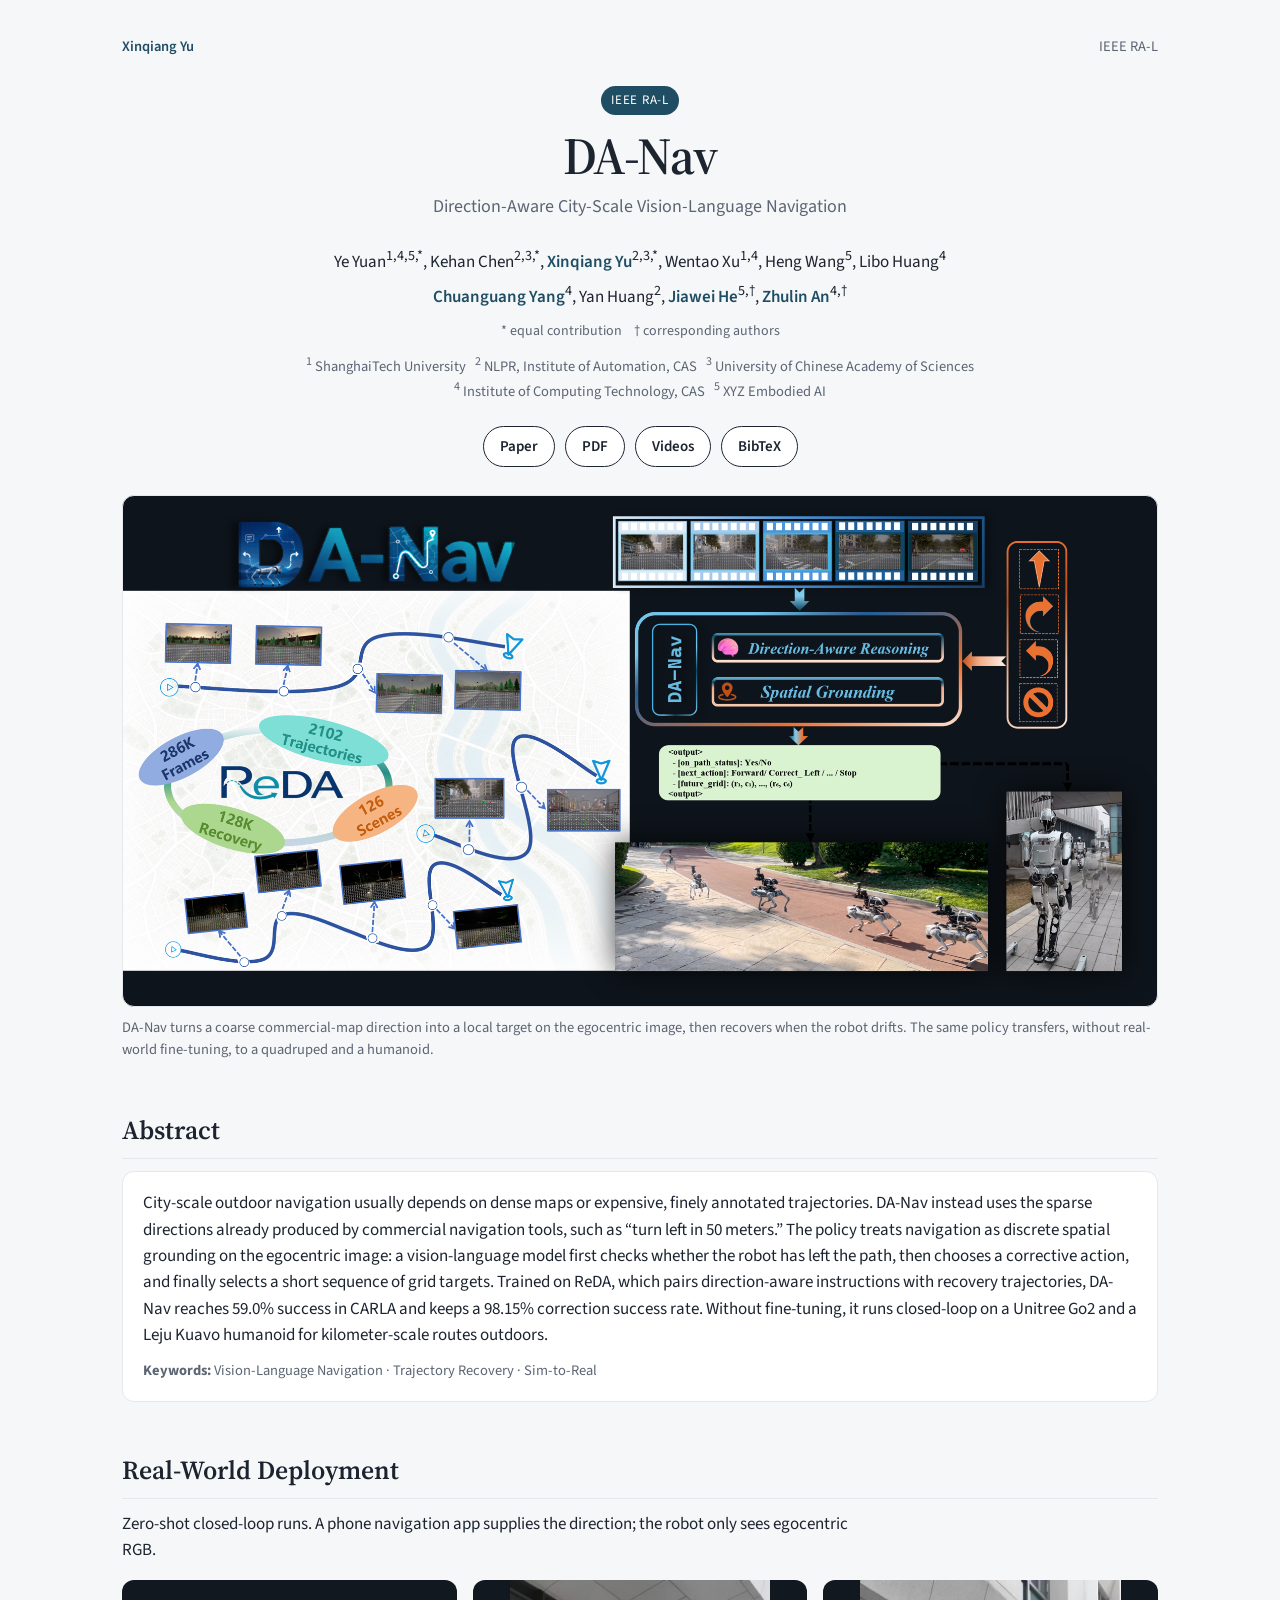
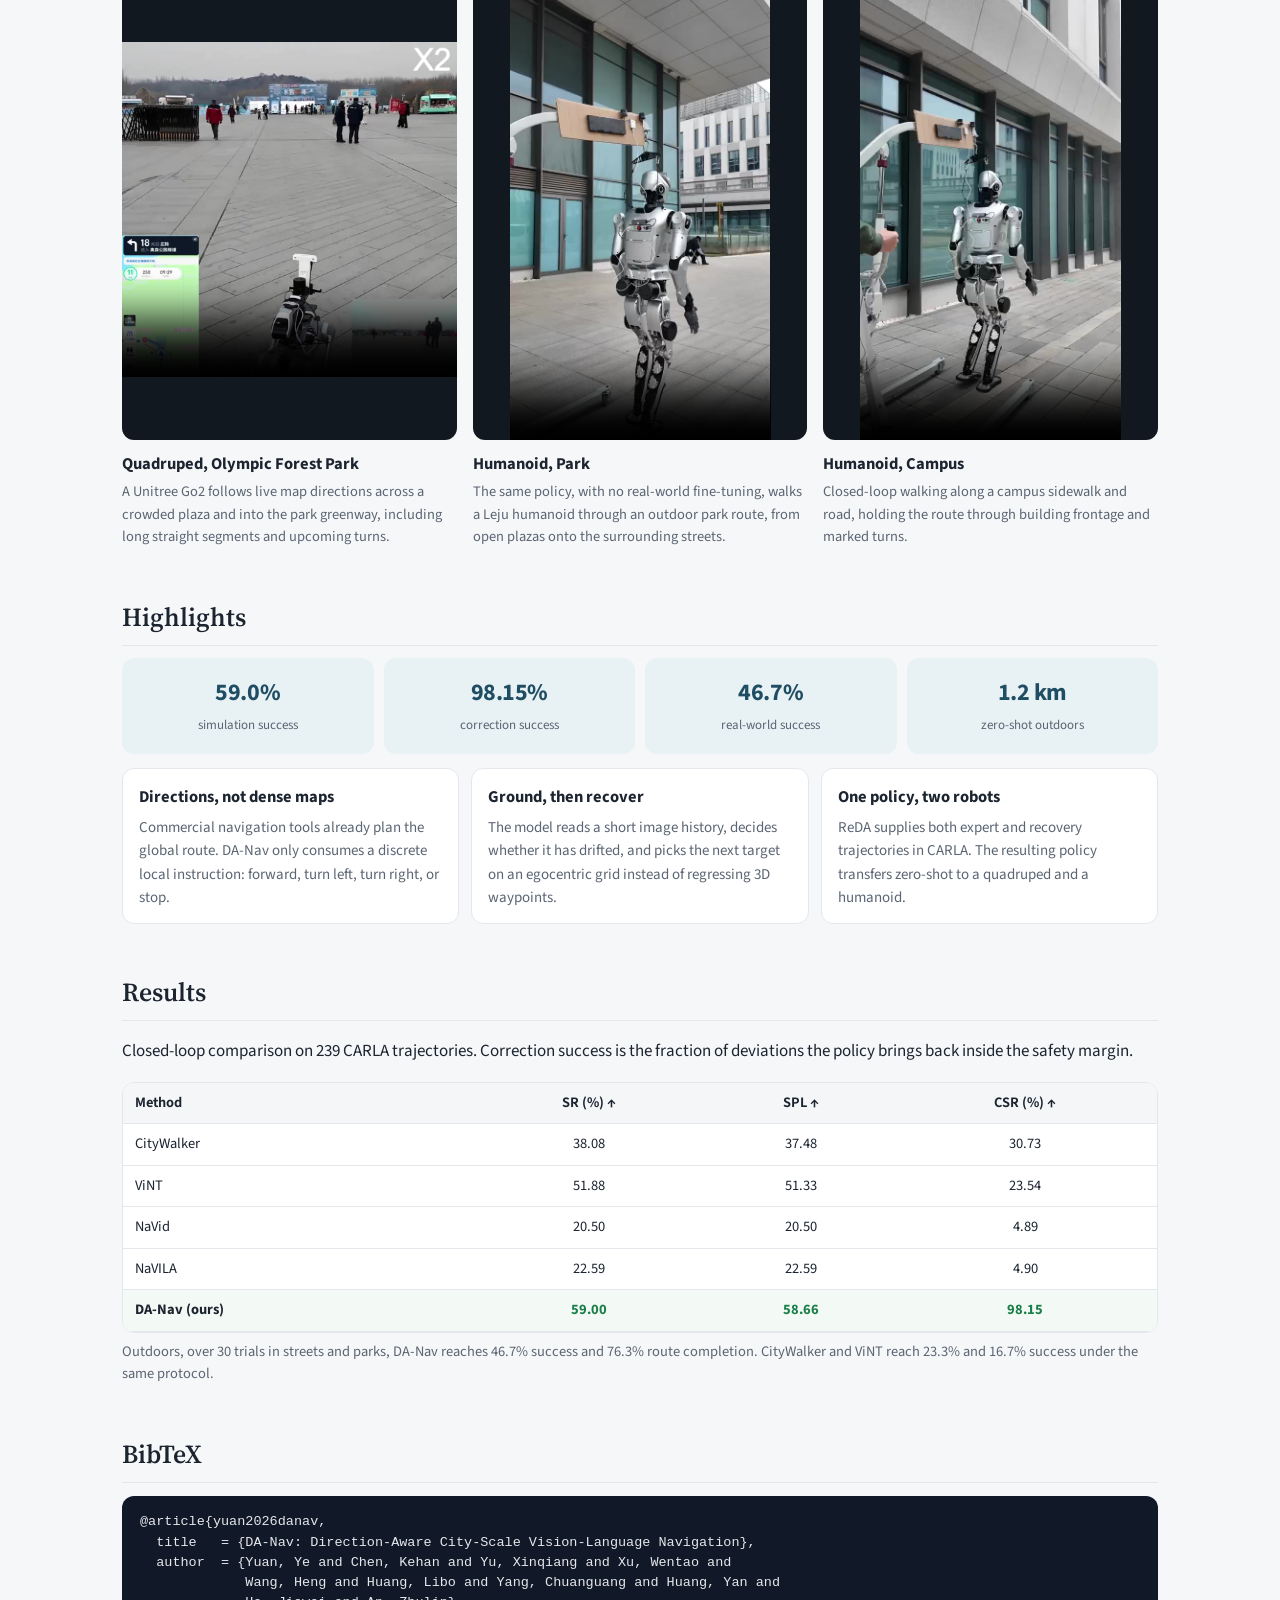
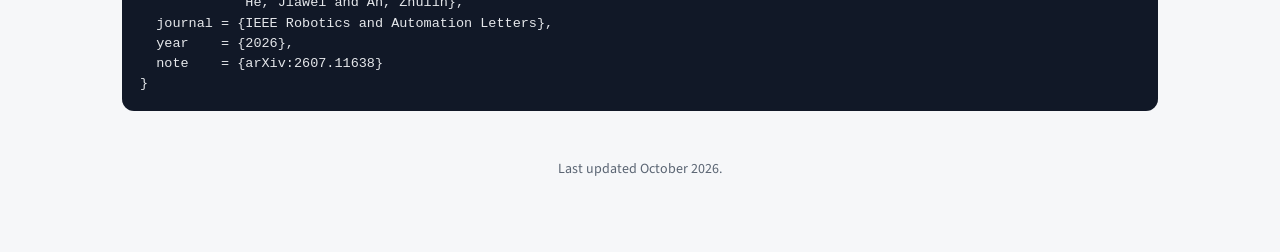
==== DA-Nav/index.html @ 37433a84 "Add a DA-Nav project page and link it from the paper list." ====
<!DOCTYPE html>
<html lang="en">
<head>
  <meta charset="utf-8">
  <meta name="viewport" content="width=device-width, initial-scale=1">
  <title>DA-Nav: Direction-Aware City-Scale Vision-Language Navigation</title>
  <meta name="description" content="DA-Nav grounds coarse directions from commercial maps into image-plane targets, and recovers from trajectory drift for kilometer-scale outdoor navigation.">
  <meta property="og:title" content="DA-Nav">
  <meta property="og:description" content="Direction-aware city-scale vision-language navigation, zero-shot on quadruped and humanoid robots.">
  <meta property="og:image" content="assets/teaser.png">
  <link rel="icon" href="assets/teaser.png">
  <link rel="preconnect" href="https://fonts.googleapis.com">
  <link rel="preconnect" href="https://fonts.gstatic.com" crossorigin>
  <link href="https://fonts.googleapis.com/css2?family=Source+Sans+3:wght@400;600;700&family=Source+Serif+4:opsz,wght@8..60,560;8..60,650&display=swap" rel="stylesheet">
  <link rel="stylesheet" href="style.css?v=1">
</head>
<body>
  <main class="wrap">
    <nav class="topnav">
      <a href="https://xinqiangyu.github.io/">Xinqiang Yu</a>
      <span>IEEE RA-L</span>
    </nav>

    <header>
      <div class="badge">IEEE RA-L</div>
      <h1 class="title">DA-Nav</h1>
      <p class="subtitle">Direction-Aware City-Scale Vision-Language Navigation</p>
      <div class="authors">
        <div class="author-line">
          Ye Yuan<sup>1,4,5,*</sup>,
          Kehan Chen<sup>2,3,*</sup>,
          <a href="https://xinqiangyu.github.io">Xinqiang Yu</a><sup>2,3,*</sup>,
          Wentao Xu<sup>1,4</sup>,
          Heng Wang<sup>5</sup>,
          Libo Huang<sup>4</sup>
        </div>
        <div class="author-line">
          <a href="https://winycg.github.io">Chuanguang Yang</a><sup>4</sup>,
          Yan Huang<sup>2</sup>,
          <a href="https://jiaweihe.com">Jiawei He</a><sup>5,&dagger;</sup>,
          <a href="https://oldoc.github.io">Zhulin An</a><sup>4,&dagger;</sup>
        </div>
      </div>
      <p class="equal">* equal contribution &nbsp;&nbsp; &dagger; corresponding authors</p>
      <p class="affils">
        <sup>1</sup> ShanghaiTech University &nbsp;
        <sup>2</sup> NLPR, Institute of Automation, CAS &nbsp;
        <sup>3</sup> University of Chinese Academy of Sciences<br>
        <sup>4</sup> Institute of Computing Technology, CAS &nbsp;
        <sup>5</sup> XYZ Embodied AI
      </p>
      <div class="links">
        <a class="btn" href="https://arxiv.org/pdf/2607.11638" target="_blank" rel="noopener">Paper</a>
        <a class="btn" href="DA-Nav.pdf">PDF</a>
        <a class="btn" href="#videos">Videos</a>
        <a class="btn" href="#bibtex">BibTeX</a>
      </div>
    </header>

    <img class="teaser" src="assets/teaser.png" alt="DA-Nav overview: ReDA data, direction-aware reasoning, and real-world quadruped and humanoid deployment">
    <p class="caption">
      DA-Nav turns a coarse commercial-map direction into a local target on the egocentric image, then recovers when the robot drifts. The same policy transfers, without real-world fine-tuning, to a quadruped and a humanoid.
    </p>

    <section>
      <h2>Abstract</h2>
      <div class="abstract">
        City-scale outdoor navigation usually depends on dense maps or expensive, finely annotated trajectories. DA-Nav instead uses the sparse directions already produced by commercial navigation tools, such as “turn left in 50 meters.” The policy treats navigation as discrete spatial grounding on the egocentric image: a vision-language model first checks whether the robot has left the path, then chooses a corrective action, and finally selects a short sequence of grid targets. Trained on ReDA, which pairs direction-aware instructions with recovery trajectories, DA-Nav reaches 59.0% success in CARLA and keeps a 98.15% correction success rate. Without fine-tuning, it runs closed-loop on a Unitree Go2 and a Leju Kuavo humanoid for kilometer-scale routes outdoors.
        <div class="kws"><b>Keywords:</b> Vision-Language Navigation &middot; Trajectory Recovery &middot; Sim-to-Real</div>
      </div>
    </section>

    <section id="videos">
      <h2>Real-World Deployment</h2>
      <p class="lead">Zero-shot closed-loop runs. A phone navigation app supplies the direction; the robot only sees egocentric RGB.</p>
      <div class="videos">
        <article class="video-card">
          <div class="stage">
            <video controls preload="metadata" playsinline poster="assets/poster-quadruped.jpg">
              <source src="videos/quadruped-park.mp4" type="video/mp4">
            </video>
          </div>
          <h3>Quadruped, Olympic Forest Park</h3>
          <p>A Unitree Go2 follows live map directions across a crowded plaza and into the park greenway, including long straight segments and upcoming turns.</p>
        </article>
        <article class="video-card">
          <div class="stage">
            <video controls preload="metadata" playsinline poster="assets/poster-humanoid-park.jpg">
              <source src="videos/humanoid-park.mp4" type="video/mp4">
            </video>
          </div>
          <h3>Humanoid, Park</h3>
          <p>The same policy, with no real-world fine-tuning, walks a Leju humanoid through an outdoor park route, from open plazas onto the surrounding streets.</p>
        </article>
        <article class="video-card">
          <div class="stage">
            <video controls preload="metadata" playsinline poster="assets/poster-humanoid-campus.jpg">
              <source src="videos/humanoid-campus.mp4" type="video/mp4">
            </video>
          </div>
          <h3>Humanoid, Campus</h3>
          <p>Closed-loop walking along a campus sidewalk and road, holding the route through building frontage and marked turns.</p>
        </article>
      </div>
    </section>

    <section>
      <h2>Highlights</h2>
      <div class="stats">
        <div class="stat"><b>59.0%</b><span>simulation success</span></div>
        <div class="stat"><b>98.15%</b><span>correction success</span></div>
        <div class="stat"><b>46.7%</b><span>real-world success</span></div>
        <div class="stat"><b>1.2 km</b><span>zero-shot outdoors</span></div>
      </div>
      <div class="grid">
        <div class="card">
          <h3>Directions, not dense maps</h3>
          <p>Commercial navigation tools already plan the global route. DA-Nav only consumes a discrete local instruction: forward, turn left, turn right, or stop.</p>
        </div>
        <div class="card">
          <h3>Ground, then recover</h3>
          <p>The model reads a short image history, decides whether it has drifted, and picks the next target on an egocentric grid instead of regressing 3D waypoints.</p>
        </div>
        <div class="card">
          <h3>One policy, two robots</h3>
          <p>ReDA supplies both expert and recovery trajectories in CARLA. The resulting policy transfers zero-shot to a quadruped and a humanoid.</p>
        </div>
      </div>
    </section>

    <section>
      <h2>Results</h2>
      <p>Closed-loop comparison on 239 CARLA trajectories. Correction success is the fraction of deviations the policy brings back inside the safety margin.</p>
      <div class="table-wrap">
        <table>
          <thead>
            <tr>
              <th>Method</th>
              <th>SR (%) &uparrow;</th>
              <th>SPL &uparrow;</th>
              <th>CSR (%) &uparrow;</th>
            </tr>
          </thead>
          <tbody>
            <tr><td>CityWalker</td><td>38.08</td><td>37.48</td><td>30.73</td></tr>
            <tr><td>ViNT</td><td>51.88</td><td>51.33</td><td>23.54</td></tr>
            <tr><td>NaVid</td><td>20.50</td><td>20.50</td><td>4.89</td></tr>
            <tr><td>NaVILA</td><td>22.59</td><td>22.59</td><td>4.90</td></tr>
            <tr class="ours"><td>DA-Nav (ours)</td><td class="best">59.00</td><td class="best">58.66</td><td class="best">98.15</td></tr>
          </tbody>
        </table>
      </div>
      <p class="note">Outdoors, over 30 trials in streets and parks, DA-Nav reaches 46.7% success and 76.3% route completion. CityWalker and ViNT reach 23.3% and 16.7% success under the same protocol.</p>
    </section>

    <section id="bibtex">
      <h2>BibTeX</h2>
      <pre>@article{yuan2026danav,
  title   = {DA-Nav: Direction-Aware City-Scale Vision-Language Navigation},
  author  = {Yuan, Ye and Chen, Kehan and Yu, Xinqiang and Xu, Wentao and
             Wang, Heng and Huang, Libo and Yang, Chuanguang and Huang, Yan and
             He, Jiawei and An, Zhulin},
  journal = {IEEE Robotics and Automation Letters},
  year    = {2026},
  note    = {arXiv:2607.11638}
}</pre>
    </section>

    <footer>Last updated October 2026.</footer>
  </main>
</body>
</html>
---- DA-Nav/style.css ----
:root {
  --ink: #1c2430;
  --muted: #5b6573;
  --line: #e4e7ec;
  --paper: #f6f7f9;
  --card: #ffffff;
  --accent: #1f4d63;
  --accent-soft: #e8f1f4;
  --good: #1b7f4a;
  --stage: #12181f;
}

* { box-sizing: border-box; }

html, body {
  margin: 0;
  padding: 0;
  background: var(--paper);
  color: var(--ink);
  font-family: "Source Sans 3", "Helvetica Neue", Helvetica, Arial, sans-serif;
  font-size: 17px;
  line-height: 1.55;
}

a { color: var(--accent); text-decoration: none; }
a:hover { text-decoration: underline; }

.wrap {
  max-width: 1080px;
  margin: 0 auto;
  padding: 36px 22px 72px;
}

.topnav {
  display: flex;
  justify-content: space-between;
  align-items: center;
  margin-bottom: 28px;
  font-size: 14.5px;
  color: var(--muted);
}

.topnav a { font-weight: 600; }

header { text-align: center; }

.badge {
  display: inline-block;
  background: var(--accent);
  color: #fff;
  font-size: 13px;
  letter-spacing: 0.06em;
  text-transform: uppercase;
  padding: 4px 10px;
  border-radius: 999px;
  margin-bottom: 14px;
}

h1.title {
  font-family: "Source Serif 4", Georgia, "Times New Roman", serif;
  font-weight: 600;
  font-size: clamp(34px, 5vw, 52px);
  line-height: 1.05;
  letter-spacing: -0.02em;
  margin: 0 0 10px;
}

.subtitle {
  color: var(--muted);
  font-size: 18px;
  margin: 0 auto 22px;
  max-width: 720px;
}

.authors { margin: 0 0 8px; line-height: 1.85; }
.authors .author-line { display: block; }
.authors a { font-weight: 600; }
.equal { color: var(--muted); font-size: 14px; margin: 0; }

.affils {
  color: var(--muted);
  font-size: 14.5px;
  margin: 10px auto 22px;
  max-width: 760px;
}

.links {
  display: flex;
  flex-wrap: wrap;
  justify-content: center;
  gap: 10px;
  margin: 8px 0 28px;
}

.btn {
  display: inline-flex;
  align-items: center;
  border: 1px solid var(--ink);
  color: var(--ink);
  background: #fff;
  border-radius: 999px;
  padding: 8px 16px;
  font-weight: 600;
  font-size: 15px;
}

.btn:hover {
  background: var(--ink);
  color: #fff;
  text-decoration: none;
}

.teaser {
  width: 100%;
  border: 1px solid var(--line);
  border-radius: 12px;
  background: #0e141b;
  display: block;
}

.caption {
  color: var(--muted);
  font-size: 14.5px;
  margin: 10px 0 0;
}

section { margin-top: 48px; }

h2 {
  font-family: "Source Serif 4", Georgia, serif;
  font-size: 26px;
  font-weight: 600;
  margin: 0 0 12px;
  padding-bottom: 8px;
  border-bottom: 1px solid var(--line);
}

.lead {
  margin: 0 0 16px;
  max-width: 760px;
}

.abstract {
  background: #fff;
  border: 1px solid var(--line);
  border-radius: 12px;
  padding: 18px 20px;
}

.kws { margin-top: 12px; color: var(--muted); font-size: 14.5px; }

.videos {
  display: grid;
  grid-template-columns: repeat(3, minmax(0, 1fr));
  gap: 16px;
  align-items: start;
}

.video-card h3 {
  margin: 12px 0 4px;
  font-size: 16.5px;
}

.video-card p {
  margin: 0;
  color: var(--muted);
  font-size: 14.5px;
}

.stage {
  height: 460px;
  background: var(--stage);
  border-radius: 12px;
  display: flex;
  align-items: center;
  justify-content: center;
  overflow: hidden;
}

.stage video {
  max-width: 100%;
  max-height: 100%;
  background: var(--stage);
}

.stats {
  display: grid;
  grid-template-columns: repeat(4, minmax(0, 1fr));
  gap: 10px;
  margin: 0 0 14px;
}

.stat {
  background: var(--accent-soft);
  border-radius: 12px;
  padding: 16px 10px;
  text-align: center;
}

.stat b {
  display: block;
  font-size: 24px;
  color: var(--accent);
  letter-spacing: -0.02em;
}

.stat span { color: var(--muted); font-size: 13px; }

.grid {
  display: grid;
  grid-template-columns: repeat(3, minmax(0, 1fr));
  gap: 12px;
}

.card {
  background: #fff;
  border: 1px solid var(--line);
  border-radius: 12px;
  padding: 16px 16px 14px;
}

.card h3 { margin: 0 0 6px; font-size: 16.5px; }
.card p { margin: 0; color: var(--muted); font-size: 15px; }

.table-wrap {
  overflow-x: auto;
  border: 1px solid var(--line);
  border-radius: 12px;
  background: #fff;
  margin-top: 12px;
}

table {
  width: 100%;
  border-collapse: collapse;
  font-size: 14.5px;
}

th, td {
  padding: 9px 12px;
  border-bottom: 1px solid var(--line);
  text-align: center;
}

th { background: #f4f6f8; font-weight: 650; }
td:first-child, th:first-child { text-align: left; }
tr.ours td { font-weight: 700; background: #f3faf6; }
.best { color: var(--good); }
.note { color: var(--muted); font-size: 14.5px; margin: 8px 0 0; }

pre {
  background: #111827;
  color: #e5e7eb;
  border-radius: 12px;
  padding: 16px 18px;
  overflow-x: auto;
  font-size: 13.5px;
  line-height: 1.5;
}

footer {
  margin-top: 48px;
  color: var(--muted);
  font-size: 14px;
  text-align: center;
}

@media (max-width: 860px) {
  .videos, .grid { grid-template-columns: 1fr; }
  .stage { height: auto; }
  .stage video { width: 100%; max-height: 70vh; }
  .stats { grid-template-columns: 1fr 1fr; }
}
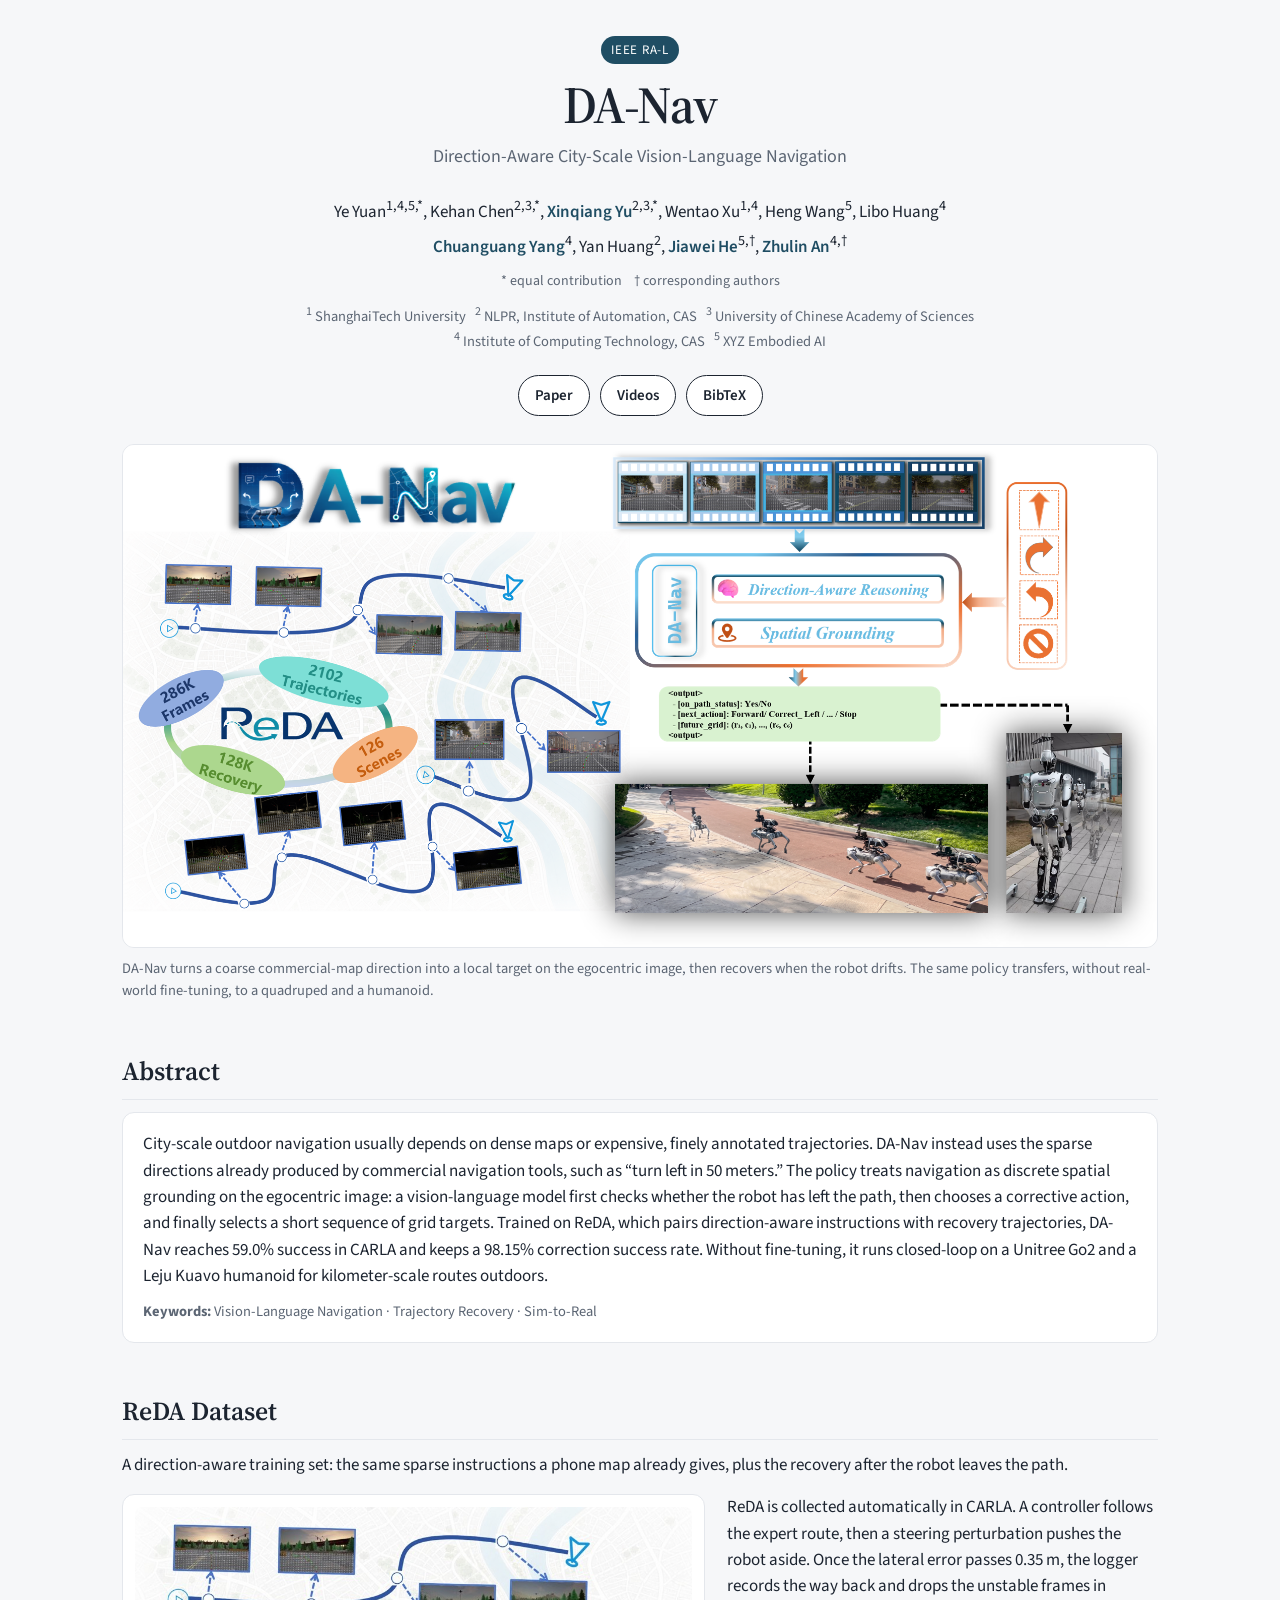
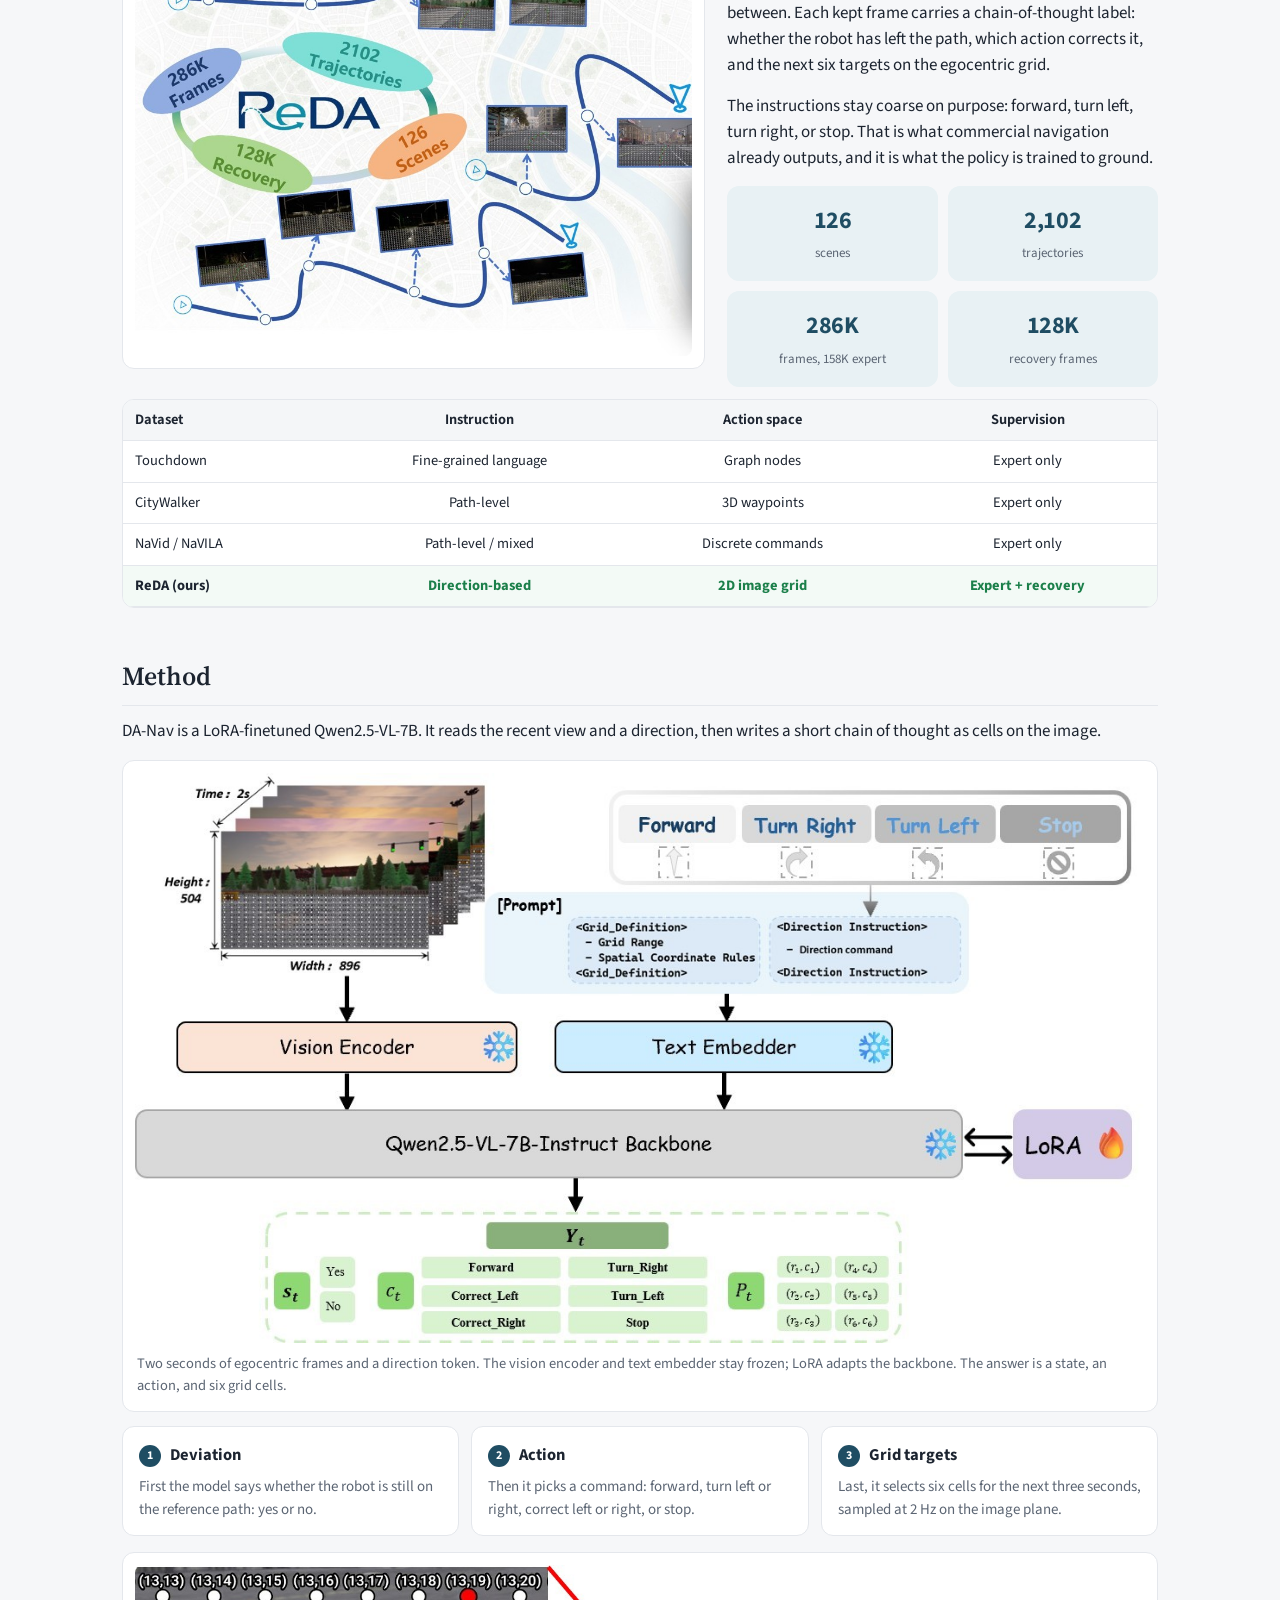
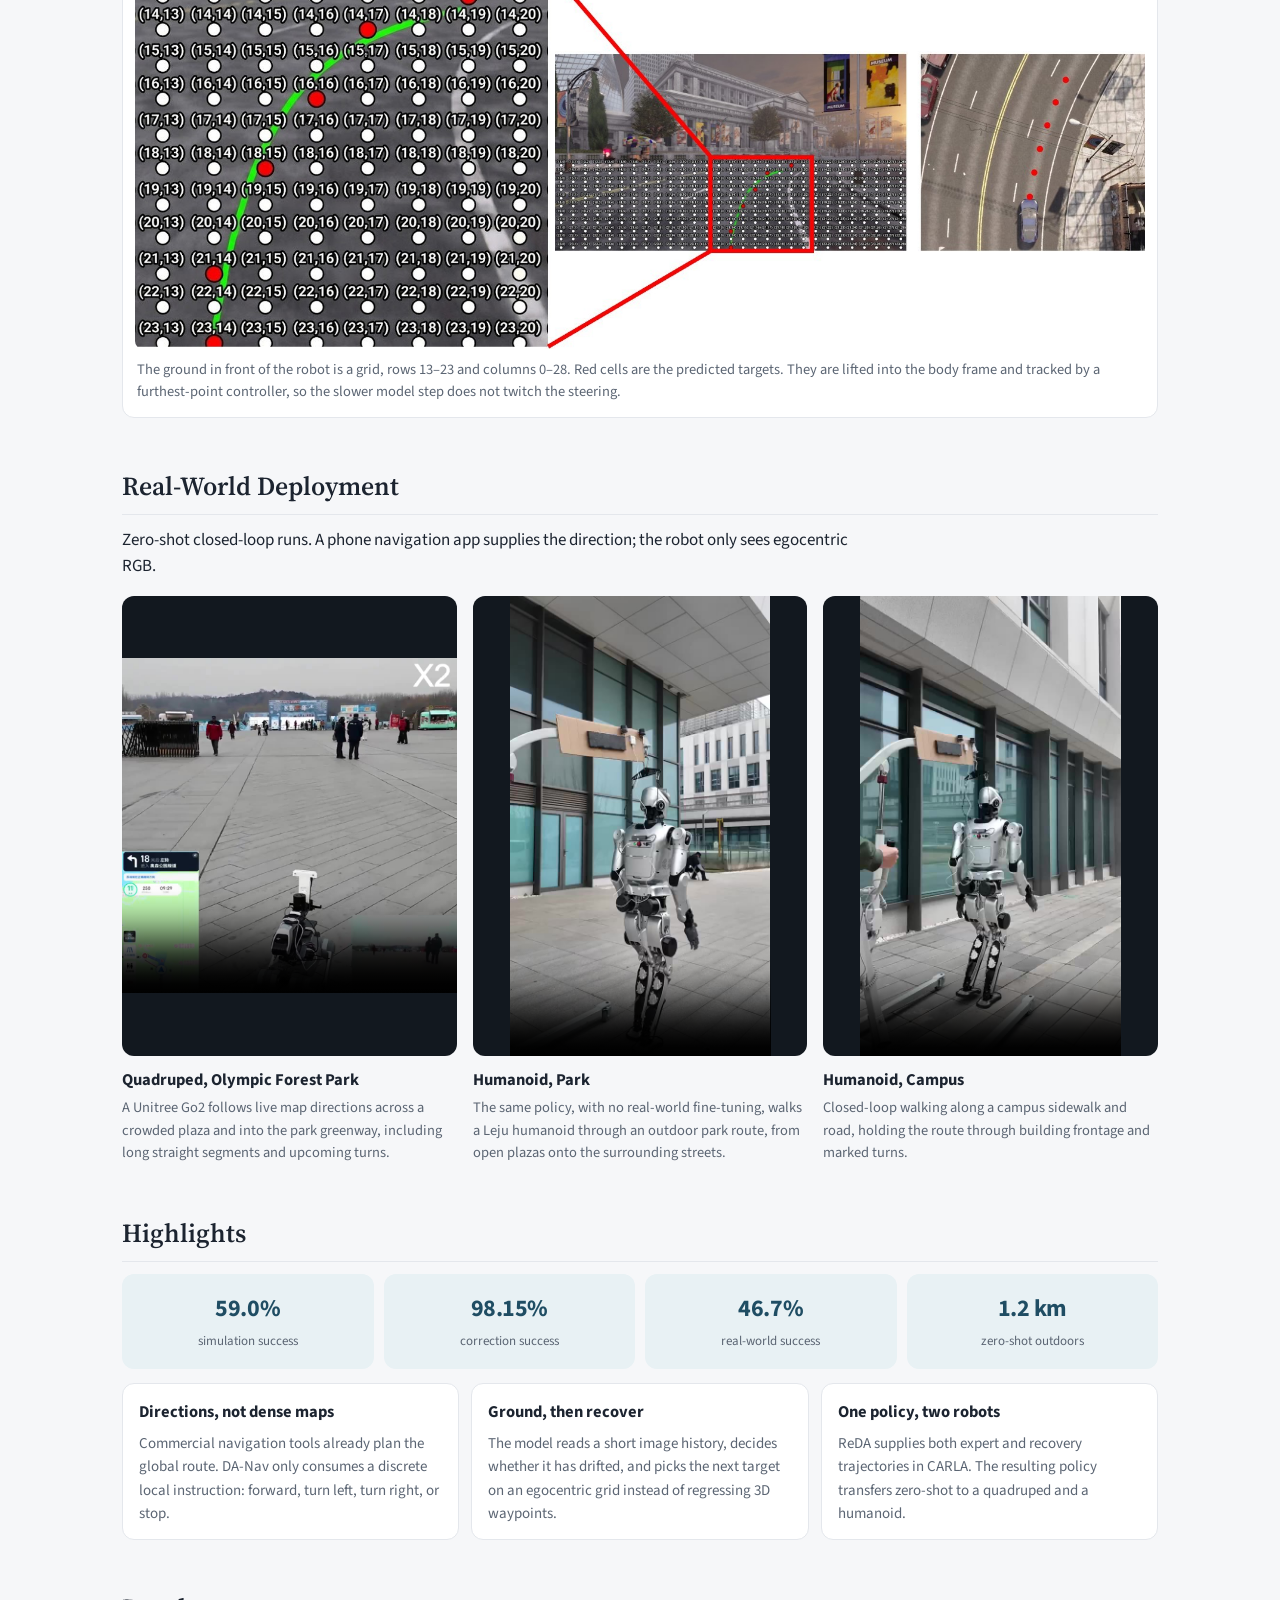
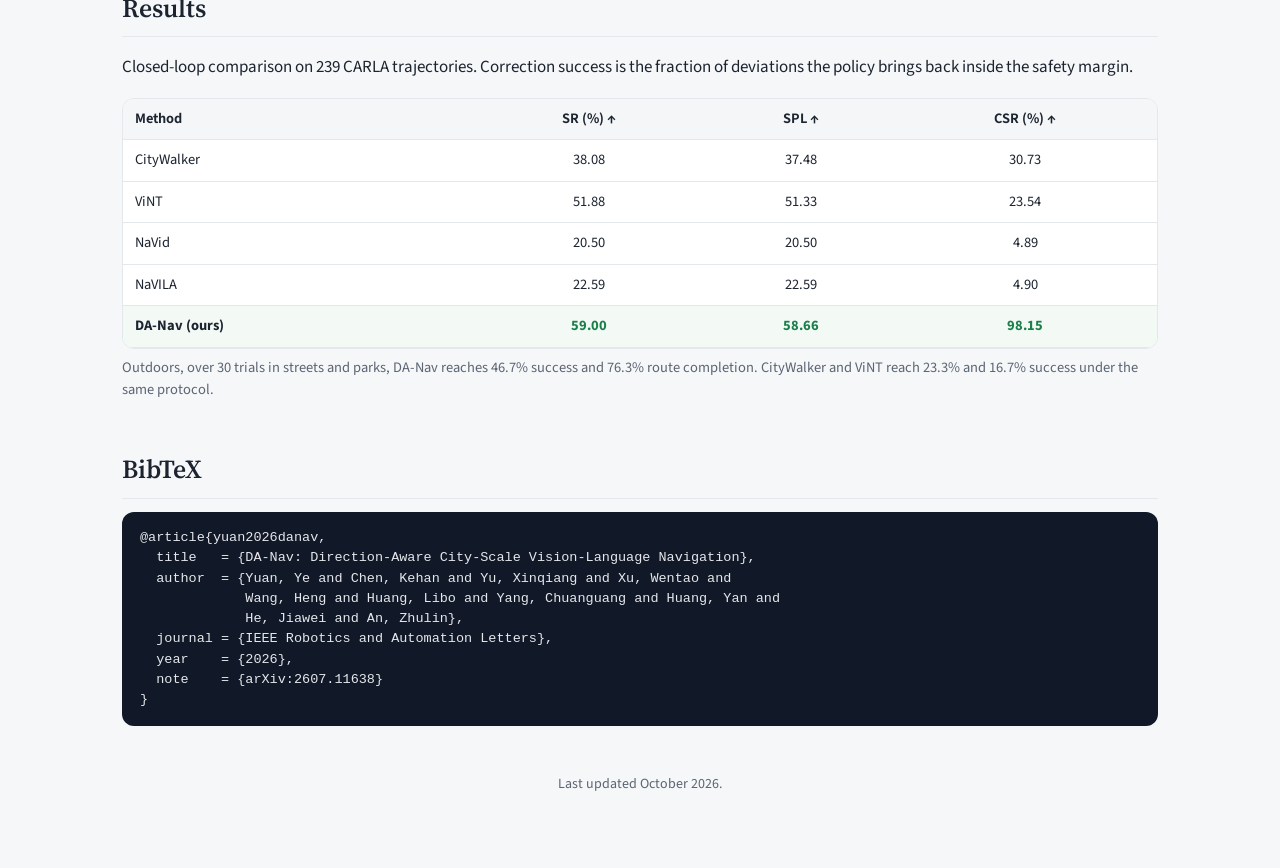
==== commit 53b5f051: "Add the ReDA dataset and model sections to the DA-Nav page. The project page now explains the data a" ====
--- a/DA-Nav/index.html
+++ b/DA-Nav/index.html
@@ -12,15 +12,10 @@
   <link rel="preconnect" href="https://fonts.googleapis.com">
   <link rel="preconnect" href="https://fonts.gstatic.com" crossorigin>
   <link href="https://fonts.googleapis.com/css2?family=Source+Sans+3:wght@400;600;700&family=Source+Serif+4:opsz,wght@8..60,560;8..60,650&display=swap" rel="stylesheet">
-  <link rel="stylesheet" href="style.css?v=1">
+  <link rel="stylesheet" href="style.css?v=4">
 </head>
 <body>
   <main class="wrap">
-    <nav class="topnav">
-      <a href="https://xinqiangyu.github.io/">Xinqiang Yu</a>
-      <span>IEEE RA-L</span>
-    </nav>
-
     <header>
       <div class="badge">IEEE RA-L</div>
       <h1 class="title">DA-Nav</h1>
@@ -51,7 +46,6 @@
       </p>
       <div class="links">
         <a class="btn" href="https://arxiv.org/pdf/2607.11638" target="_blank" rel="noopener">Paper</a>
-        <a class="btn" href="DA-Nav.pdf">PDF</a>
         <a class="btn" href="#videos">Videos</a>
         <a class="btn" href="#bibtex">BibTeX</a>
       </div>
@@ -68,6 +62,71 @@
         City-scale outdoor navigation usually depends on dense maps or expensive, finely annotated trajectories. DA-Nav instead uses the sparse directions already produced by commercial navigation tools, such as “turn left in 50 meters.” The policy treats navigation as discrete spatial grounding on the egocentric image: a vision-language model first checks whether the robot has left the path, then chooses a corrective action, and finally selects a short sequence of grid targets. Trained on ReDA, which pairs direction-aware instructions with recovery trajectories, DA-Nav reaches 59.0% success in CARLA and keeps a 98.15% correction success rate. Without fine-tuning, it runs closed-loop on a Unitree Go2 and a Leju Kuavo humanoid for kilometer-scale routes outdoors.
         <div class="kws"><b>Keywords:</b> Vision-Language Navigation &middot; Trajectory Recovery &middot; Sim-to-Real</div>
       </div>
+    </section>
+
+    <section id="dataset">
+      <h2>ReDA Dataset</h2>
+      <p class="lead">A direction-aware training set: the same sparse instructions a phone map already gives, plus the recovery after the robot leaves the path.</p>
+      <div class="split">
+        <figure class="shot">
+          <img src="assets/reda.jpg?v=1" alt="ReDA routes over a city map, with egocentric frames, 286K frames, 2102 trajectories, 128K recovery samples, and 126 scenes">
+        </figure>
+        <div class="copy">
+          <p>ReDA is collected automatically in CARLA. A controller follows the expert route, then a steering perturbation pushes the robot aside. Once the lateral error passes 0.35 m, the logger records the way back and drops the unstable frames in between. Each kept frame carries a chain-of-thought label: whether the robot has left the path, which action corrects it, and the next six targets on the egocentric grid.</p>
+          <p>The instructions stay coarse on purpose: forward, turn left, turn right, or stop. That is what commercial navigation already outputs, and it is what the policy is trained to ground.</p>
+          <div class="stats compact">
+            <div class="stat"><b>126</b><span>scenes</span></div>
+            <div class="stat"><b>2,102</b><span>trajectories</span></div>
+            <div class="stat"><b>286K</b><span>frames, 158K expert</span></div>
+            <div class="stat"><b>128K</b><span>recovery frames</span></div>
+          </div>
+        </div>
+      </div>
+      <div class="table-wrap">
+        <table>
+          <thead>
+            <tr>
+              <th>Dataset</th>
+              <th>Instruction</th>
+              <th>Action space</th>
+              <th>Supervision</th>
+            </tr>
+          </thead>
+          <tbody>
+            <tr><td>Touchdown</td><td>Fine-grained language</td><td>Graph nodes</td><td>Expert only</td></tr>
+            <tr><td>CityWalker</td><td>Path-level</td><td>3D waypoints</td><td>Expert only</td></tr>
+            <tr><td>NaVid / NaVILA</td><td>Path-level / mixed</td><td>Discrete commands</td><td>Expert only</td></tr>
+            <tr class="ours"><td>ReDA (ours)</td><td class="best">Direction-based</td><td class="best">2D image grid</td><td class="best">Expert + recovery</td></tr>
+          </tbody>
+        </table>
+      </div>
+    </section>
+
+    <section id="method">
+      <h2>Method</h2>
+      <p class="lead">DA-Nav is a LoRA-finetuned Qwen2.5-VL-7B. It reads the recent view and a direction, then writes a short chain of thought as cells on the image.</p>
+      <figure class="shot">
+        <img src="assets/architecture.jpg?v=1" alt="DA-Nav architecture: frozen vision encoder and text embedder, Qwen2.5-VL-7B with LoRA, and a chain-of-thought output of state, action, and grid targets">
+        <figcaption>Two seconds of egocentric frames and a direction token. The vision encoder and text embedder stay frozen; LoRA adapts the backbone. The answer is a state, an action, and six grid cells.</figcaption>
+      </figure>
+      <div class="grid steps">
+        <div class="card">
+          <h3><span class="num">1</span> Deviation</h3>
+          <p>First the model says whether the robot is still on the reference path: yes or no.</p>
+        </div>
+        <div class="card">
+          <h3><span class="num">2</span> Action</h3>
+          <p>Then it picks a command: forward, turn left or right, correct left or right, or stop.</p>
+        </div>
+        <div class="card">
+          <h3><span class="num">3</span> Grid targets</h3>
+          <p>Last, it selects six cells for the next three seconds, sampled at 2 Hz on the image plane.</p>
+        </div>
+      </div>
+      <figure class="shot">
+        <img src="assets/grounding.jpg?v=1" alt="Egocentric image grid with predicted trajectory cells, and the same targets lifted into the robot body frame">
+        <figcaption>The ground in front of the robot is a grid, rows 13–23 and columns 0–28. Red cells are the predicted targets. They are lifted into the body frame and tracked by a furthest-point controller, so the slower model step does not twitch the steering.</figcaption>
+      </figure>
     </section>
 
     <section id="videos">
--- a/DA-Nav/style.css
+++ b/DA-Nav/style.css
@@ -31,17 +31,6 @@
   padding: 36px 22px 72px;
 }
 
-.topnav {
-  display: flex;
-  justify-content: space-between;
-  align-items: center;
-  margin-bottom: 28px;
-  font-size: 14.5px;
-  color: var(--muted);
-}
-
-.topnav a { font-weight: 600; }
-
 header { text-align: center; }
 
 .badge {
@@ -114,7 +103,7 @@
   width: 100%;
   border: 1px solid var(--line);
   border-radius: 12px;
-  background: #0e141b;
+  background: #fff;
   display: block;
 }
 
@@ -122,6 +111,68 @@
   color: var(--muted);
   font-size: 14.5px;
   margin: 10px 0 0;
+}
+
+.split {
+  display: grid;
+  grid-template-columns: 1.15fr 0.85fr;
+  gap: 22px;
+  align-items: start;
+}
+
+#dataset .lead,
+#method .lead {
+  max-width: none;
+}
+
+.copy p {
+  margin: 0 0 14px;
+}
+
+.shot {
+  margin: 16px 0 0;
+  background: #fff;
+  border: 1px solid var(--line);
+  border-radius: 12px;
+  padding: 12px;
+}
+
+.split .shot { margin: 0; }
+
+.shot img {
+  width: 100%;
+  height: auto;
+  display: block;
+  border-radius: 8px;
+  background: #fff;
+}
+
+.shot figcaption {
+  color: var(--muted);
+  font-size: 14.5px;
+  margin: 10px 2px 2px;
+  line-height: 1.5;
+}
+
+.stats.compact {
+  grid-template-columns: 1fr 1fr;
+  margin: 0;
+}
+
+.shot + .grid { margin-top: 14px; }
+
+.num {
+  display: inline-grid;
+  place-items: center;
+  width: 22px;
+  height: 22px;
+  margin-right: 6px;
+  border-radius: 50%;
+  background: var(--accent);
+  color: #fff;
+  font-size: 12px;
+  font-weight: 700;
+  vertical-align: 1px;
 }
 
 section { margin-top: 48px; }
@@ -266,7 +317,7 @@
 }
 
 @media (max-width: 860px) {
-  .videos, .grid { grid-template-columns: 1fr; }
+  .videos, .grid, .split { grid-template-columns: 1fr; }
   .stage { height: auto; }
   .stage video { width: 100%; max-height: 70vh; }
   .stats { grid-template-columns: 1fr 1fr; }
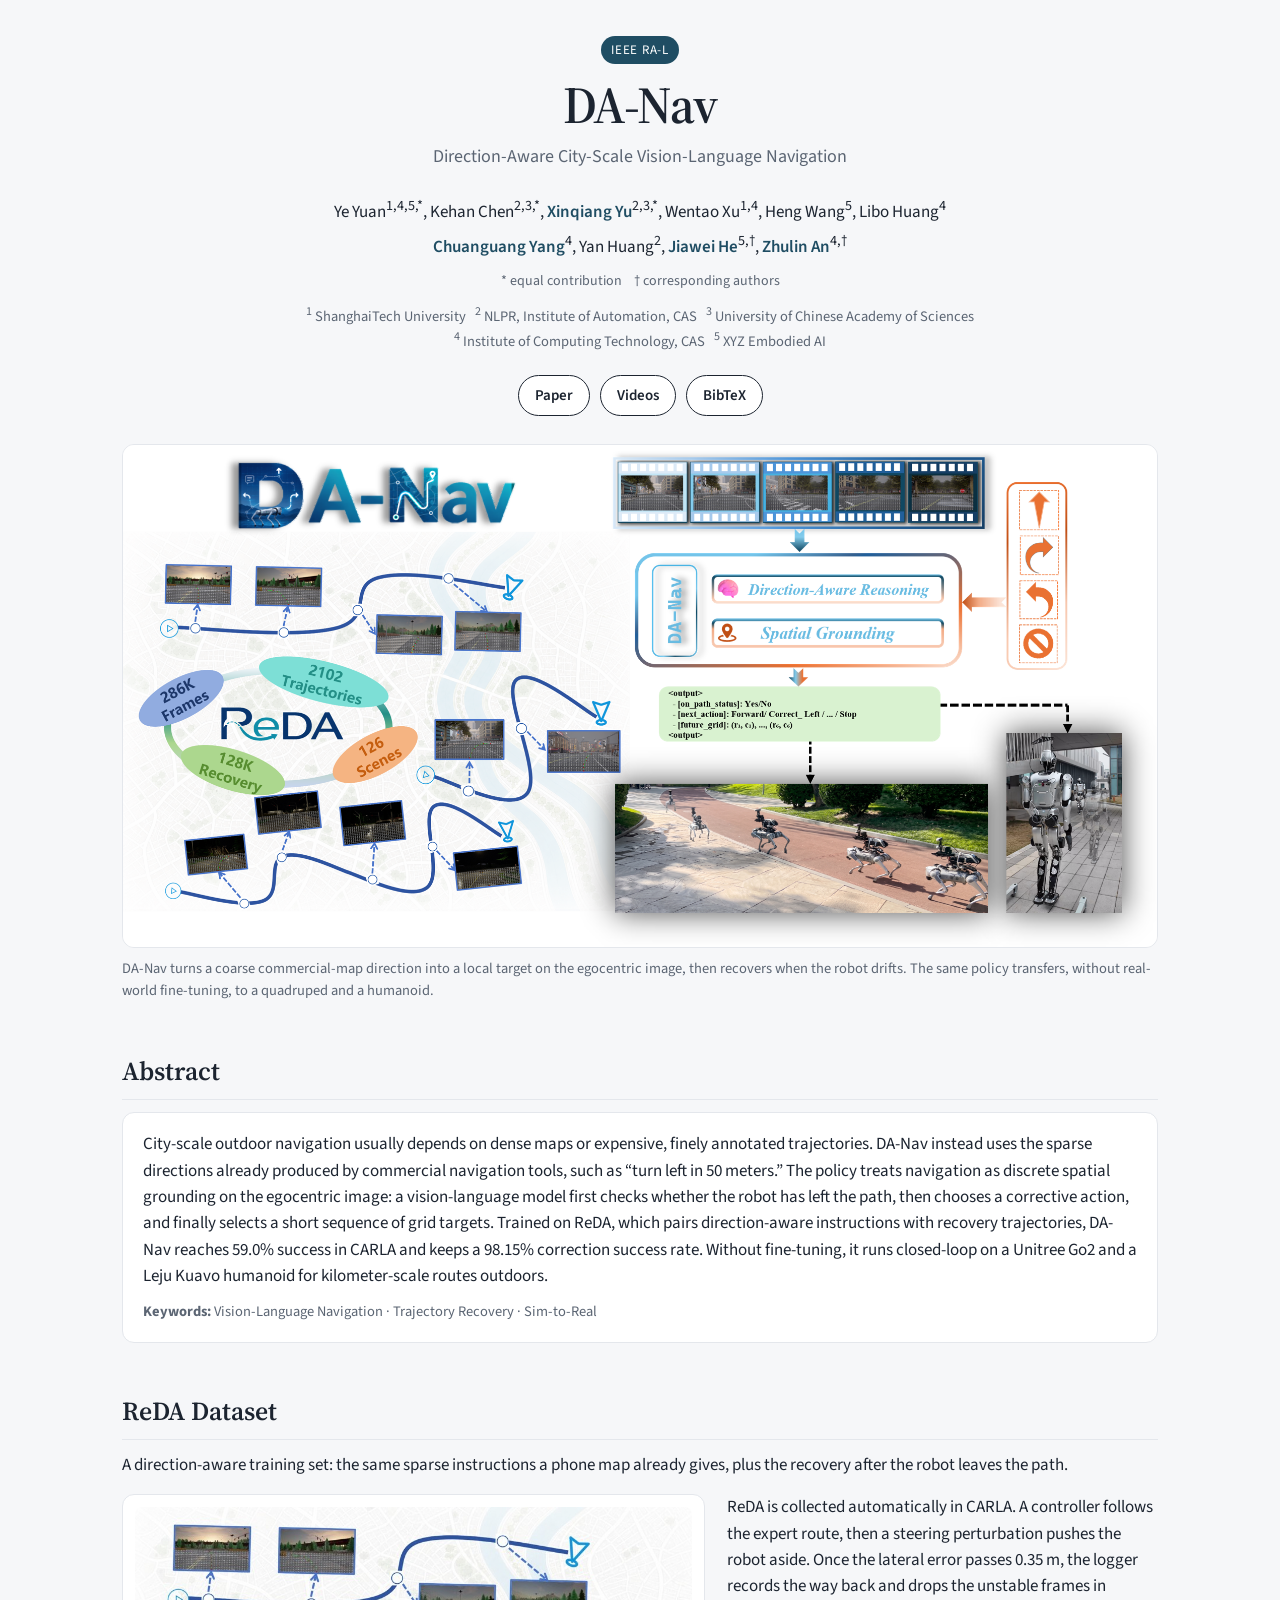
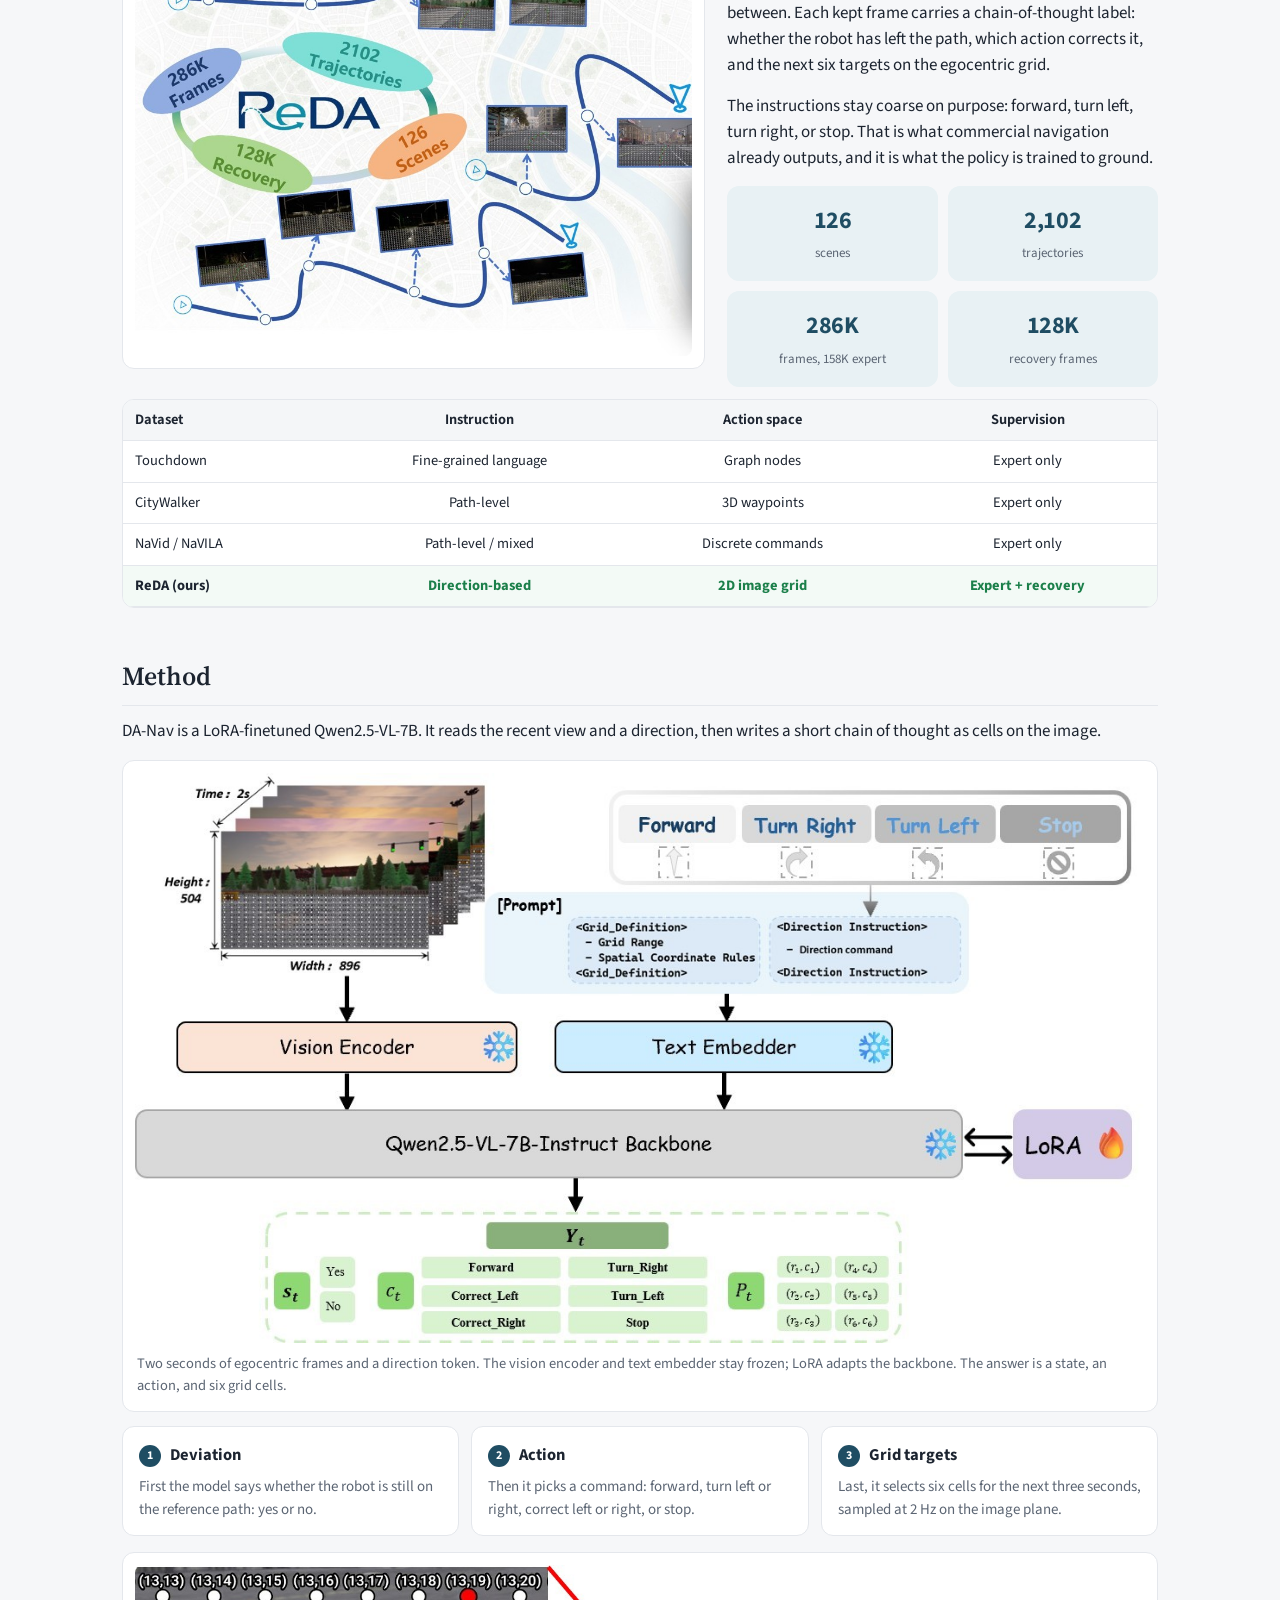
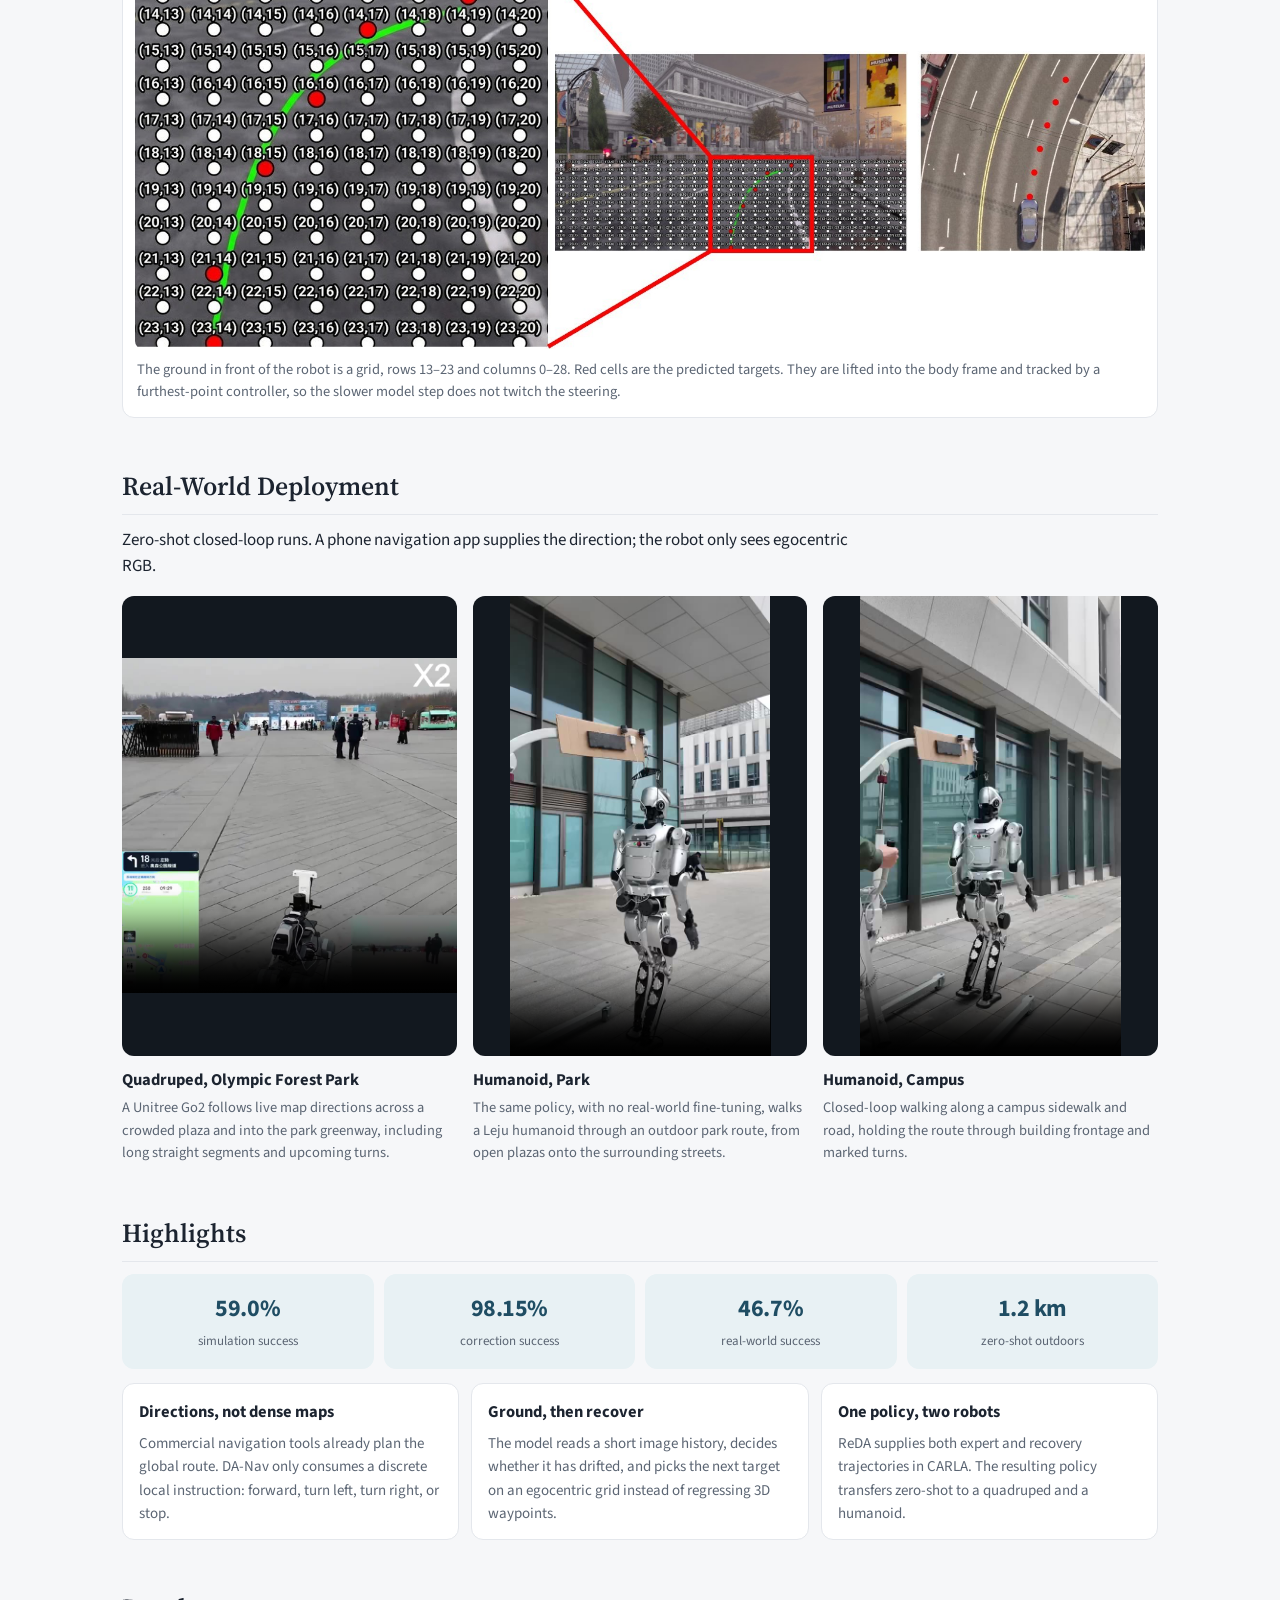
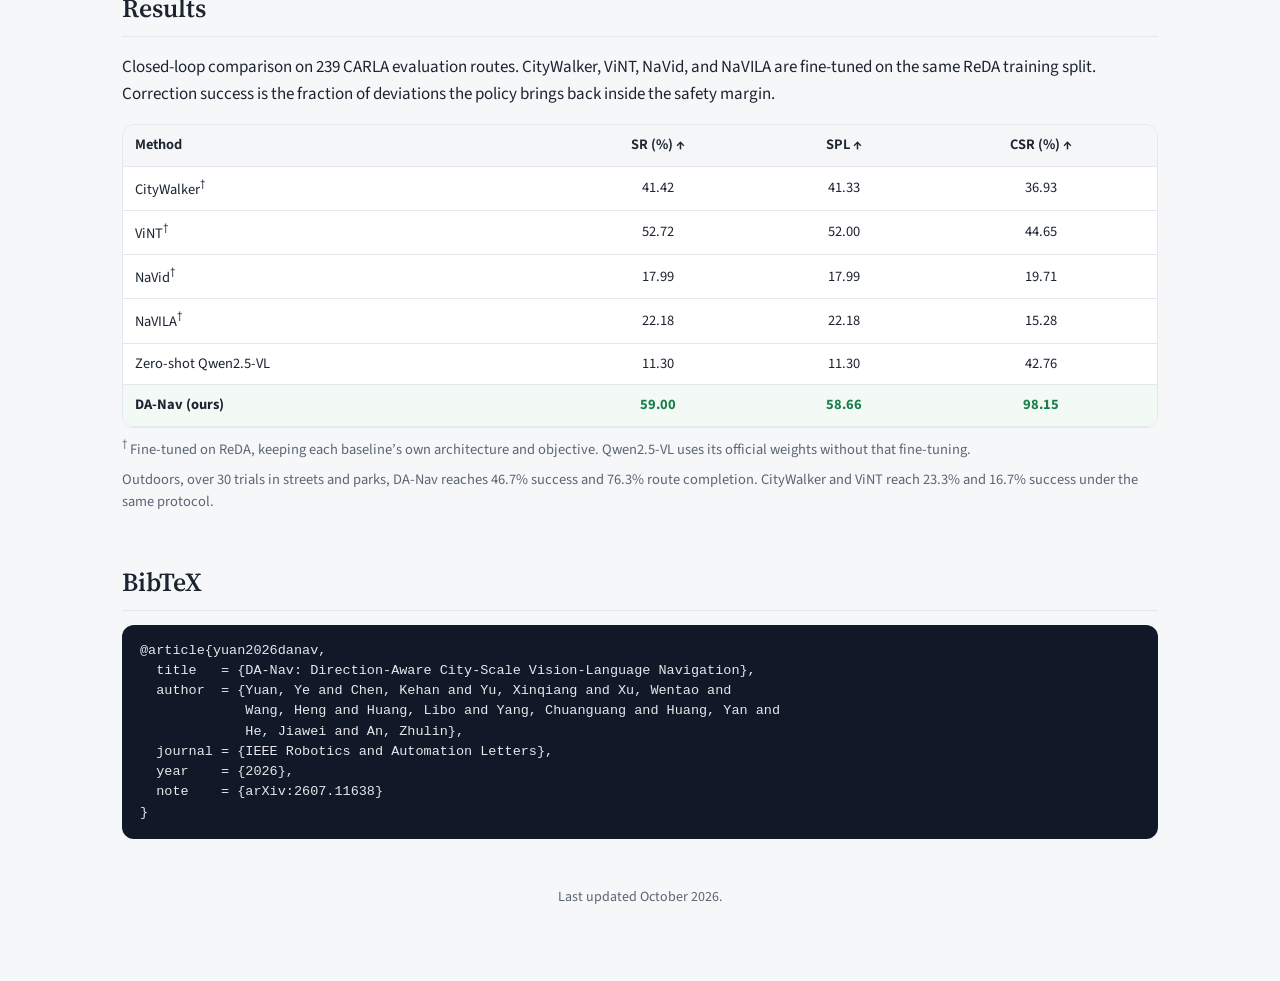
==== commit f20d9fcb: "Update DA-Nav baselines to the revised ReDA-finetuned results. The project page was still showing th" ====
--- a/DA-Nav/index.html
+++ b/DA-Nav/index.html
@@ -189,7 +189,7 @@
 
     <section>
       <h2>Results</h2>
-      <p>Closed-loop comparison on 239 CARLA trajectories. Correction success is the fraction of deviations the policy brings back inside the safety margin.</p>
+      <p>Closed-loop comparison on 239 CARLA evaluation routes. CityWalker, ViNT, NaVid, and NaVILA are fine-tuned on the same ReDA training split. Correction success is the fraction of deviations the policy brings back inside the safety margin.</p>
       <div class="table-wrap">
         <table>
           <thead>
@@ -201,14 +201,16 @@
             </tr>
           </thead>
           <tbody>
-            <tr><td>CityWalker</td><td>38.08</td><td>37.48</td><td>30.73</td></tr>
-            <tr><td>ViNT</td><td>51.88</td><td>51.33</td><td>23.54</td></tr>
-            <tr><td>NaVid</td><td>20.50</td><td>20.50</td><td>4.89</td></tr>
-            <tr><td>NaVILA</td><td>22.59</td><td>22.59</td><td>4.90</td></tr>
+            <tr><td>CityWalker<sup>&dagger;</sup></td><td>41.42</td><td>41.33</td><td>36.93</td></tr>
+            <tr><td>ViNT<sup>&dagger;</sup></td><td>52.72</td><td>52.00</td><td>44.65</td></tr>
+            <tr><td>NaVid<sup>&dagger;</sup></td><td>17.99</td><td>17.99</td><td>19.71</td></tr>
+            <tr><td>NaVILA<sup>&dagger;</sup></td><td>22.18</td><td>22.18</td><td>15.28</td></tr>
+            <tr><td>Zero-shot Qwen2.5-VL</td><td>11.30</td><td>11.30</td><td>42.76</td></tr>
             <tr class="ours"><td>DA-Nav (ours)</td><td class="best">59.00</td><td class="best">58.66</td><td class="best">98.15</td></tr>
           </tbody>
         </table>
       </div>
+      <p class="note"><sup>&dagger;</sup> Fine-tuned on ReDA, keeping each baseline’s own architecture and objective. Qwen2.5-VL uses its official weights without that fine-tuning.</p>
       <p class="note">Outdoors, over 30 trials in streets and parks, DA-Nav reaches 46.7% success and 76.3% route completion. CityWalker and ViNT reach 23.3% and 16.7% success under the same protocol.</p>
     </section>
 
